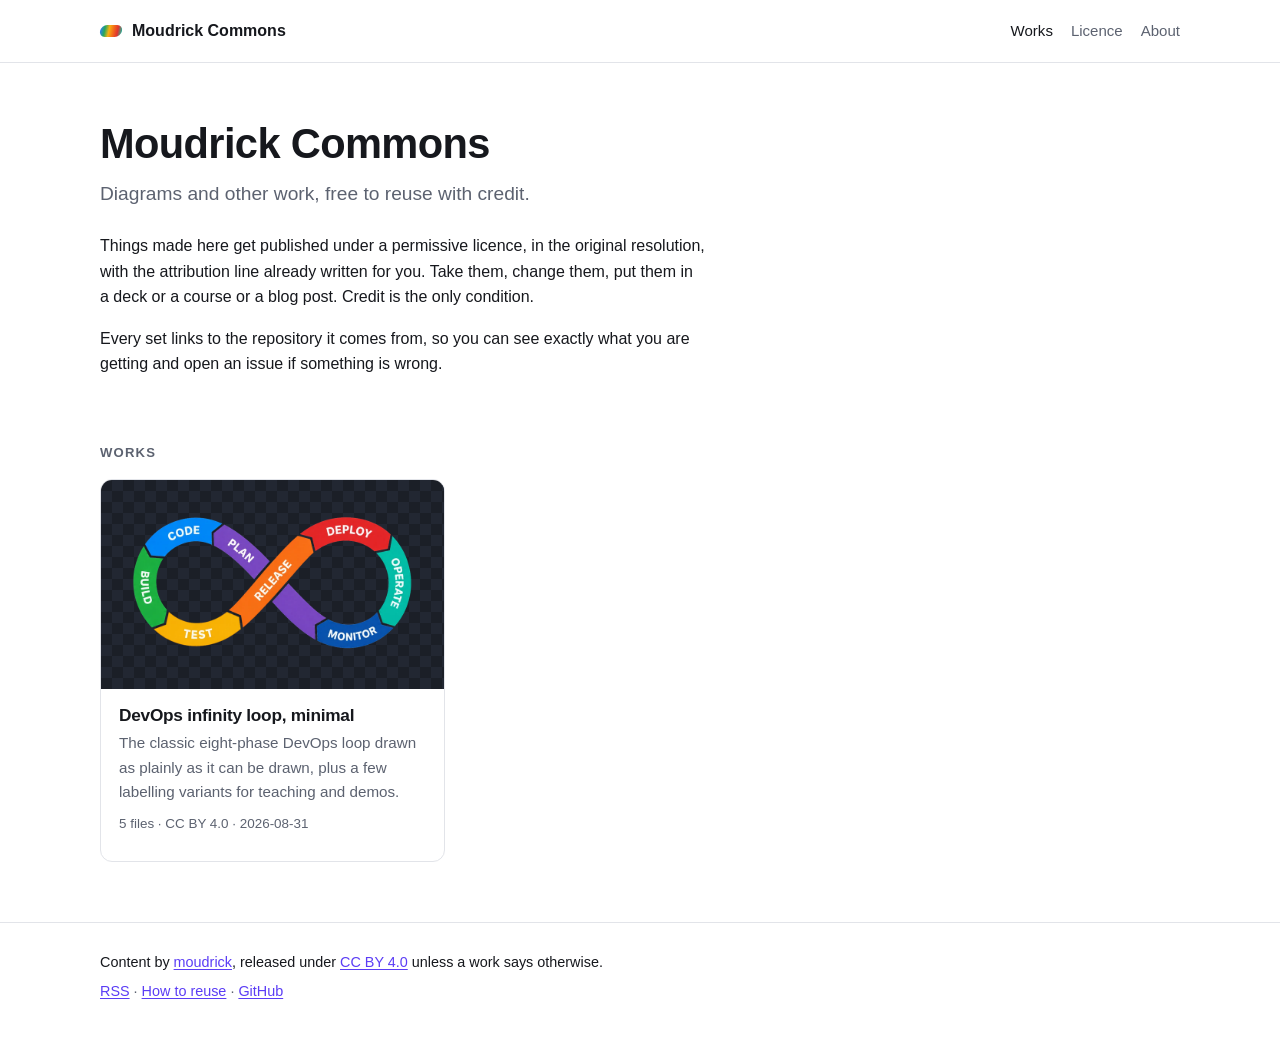
==== index.html @ 5783fde4 "Publish site (source ac63e90, 2026-08-31T16:21Z)" ====
<!doctype html>
<html lang="en">
<head>
<meta charset="utf-8">
<meta name="viewport" content="width=device-width, initial-scale=1">
<title>Moudrick Commons</title>
<meta name="description" content="Diagrams and other work by moudrick, free to reuse with credit.">
<link rel="canonical" href="https://moudrick-pub.github.io/">
<meta property="og:type" content="website">
<meta property="og:site_name" content="Moudrick Commons">
<meta property="og:title" content="Works">
<meta property="og:description" content="Diagrams and other work by moudrick, free to reuse with credit.">
<meta property="og:url" content="https://moudrick-pub.github.io/">
<link rel="alternate" type="application/rss+xml" title="Moudrick Commons" href="/feed.xml">
<link rel="icon" href="/assets/img/favicon.svg" type="image/svg+xml">
<link rel="stylesheet" href="/assets/css/site.css">
</head>
<body>
<a class="skip" href="#main">Skip to content</a>
<header class="masthead">
  <div class="wrap masthead-inner">
    <a class="brand" href="/">
      <span class="brand-mark" aria-hidden="true"></span>
      <span class="brand-text">Moudrick Commons</span>
    </a>
    <nav aria-label="Primary">
      <a href="/" aria-current="page">Works</a>
      <a href="/license/">Licence</a>
      <a href="/about/">About</a>
    </nav>
  </div>
</header>
<main id="main">
<section class="hero">
  <div class="wrap">
    <h1>Moudrick Commons</h1>
    <p class="lede">Diagrams and other work, free to reuse with credit.</p>
    <div class="prose"><p>Things made here get published under a permissive licence, in the original
resolution, with the attribution line already written for you. Take them,
change them, put them in a deck or a course or a blog post. Credit is the
only condition.</p>
<p>Every set links to the repository it comes from, so you can see exactly what
you are getting and open an issue if something is wrong.</p>
</div>
  </div>
</section>

<section class="wrap">
  <h2 class="section-title">Works</h2>
  <ul class="card-grid">
    <li class="card">
      <a class="card-media" href="/works/devops-infinity-loop-min/">
        <img src="/works/devops-infinity-loop-min/thumbs/min/devops-loop-min-plan-first.webp" alt="" loading="lazy" decoding="async"
             width="1672" height="941">
      </a>
      <div class="card-body">
        <h3><a href="/works/devops-infinity-loop-min/">DevOps infinity loop, minimal</a></h3>
        <p>The classic eight-phase DevOps loop drawn as plainly as it can be drawn, plus a few labelling variants for teaching and demos.</p>
        <p class="meta">
          5 files
          &middot; CC BY 4.0
          &middot; 2026-08-31
        </p>
      </div>
    </li>
  </ul>
</section>
</main>
<footer class="footer">
  <div class="wrap">
    <p>
      Content by <a href="https://github.com/moudrick-pub">moudrick</a>, released under
      <a href="https://creativecommons.org/licenses/by/4.0/">CC BY 4.0</a> unless a work says otherwise.
    </p>
    <p class="muted">
      <a href="/feed.xml">RSS</a> &middot;
      <a href="/license/">How to reuse</a> &middot;
      <a href="https://github.com/moudrick-pub">GitHub</a>
    </p>
  </div>
</footer>
<script src="/assets/js/copy.js" defer></script>
</body>
</html>
---- assets/css/site.css ----
/* Moudrick Commons. One stylesheet, no framework, no CDN. */

:root {
  --bg: #ffffff;
  --bg-sunken: #f4f5f7;
  --fg: #16181d;
  --fg-muted: #5c6270;
  --border: #e2e4e9;
  --accent: #5b3df5;
  --accent-fg: #ffffff;
  --tile: #1b1f27;
  --tile-alt: #222732;
  --radius: 12px;
  --wrap: 1120px;
  --font: -apple-system, BlinkMacSystemFont, "Segoe UI", Roboto, Helvetica, Arial, sans-serif;
  --mono: ui-monospace, SFMono-Regular, "SF Mono", Menlo, Consolas, monospace;
}

@media (prefers-color-scheme: dark) {
  :root {
    --bg: #101216;
    --bg-sunken: #171a20;
    --fg: #e8eaef;
    --fg-muted: #9aa1b1;
    --border: #262a33;
    --accent: #9b87ff;
    --accent-fg: #14121f;
  }
}

* { box-sizing: border-box; }

html { -webkit-text-size-adjust: 100%; }

body {
  margin: 0;
  background: var(--bg);
  color: var(--fg);
  font-family: var(--font);
  font-size: 16px;
  line-height: 1.6;
}

a { color: var(--accent); text-decoration-thickness: 1px; text-underline-offset: 2px; }
a:hover { text-decoration-thickness: 2px; }

img { max-width: 100%; height: auto; }

h1, h2, h3 { line-height: 1.2; letter-spacing: -0.015em; }
h1 { font-size: clamp(1.9rem, 4vw, 2.6rem); margin: 0 0 0.4em; }
h2 { font-size: 1.4rem; }
h3 { font-size: 1.08rem; margin: 0 0 0.35em; }

code { font-family: var(--mono); font-size: 0.86em; }

.wrap { max-width: var(--wrap); margin: 0 auto; padding: 0 20px; }
.measure { max-width: 720px; }
.measure-block { max-width: 760px; margin-left: 0; }
.muted { color: var(--fg-muted); }
.lede { font-size: 1.12rem; color: var(--fg-muted); margin: 0 0 1.2em; }

.skip {
  position: absolute; left: -9999px; top: 0;
  background: var(--accent); color: var(--accent-fg); padding: 10px 16px; z-index: 10;
}
.skip:focus { left: 0; }

/* header */
.masthead { border-bottom: 1px solid var(--border); background: var(--bg); }
.masthead-inner { display: flex; align-items: center; justify-content: space-between; gap: 20px; height: 62px; }
.brand { display: inline-flex; align-items: center; gap: 10px; color: var(--fg); text-decoration: none; font-weight: 650; }
.brand-mark {
  width: 22px; height: 12px; border-radius: 999px;
  background: linear-gradient(90deg, #2f7ff0 0%, #24a75c 20%, #f5b013 40%, #f36c1a 60%, #e0342f 80%, #22b39a 100%);
  transform: skewX(-12deg);
}
.masthead nav { display: flex; gap: 18px; }
.masthead nav a { color: var(--fg-muted); text-decoration: none; font-size: 0.94rem; }
.masthead nav a:hover, .masthead nav a[aria-current="page"] { color: var(--fg); }

/* hero */
.hero { padding: 56px 0 8px; }
.hero h1 { margin-bottom: 0.25em; }
.hero .lede { font-size: 1.2rem; max-width: 60ch; }
.prose { max-width: 68ch; }
.prose p { margin: 0 0 1em; }
.prose ul { padding-left: 1.2em; }

.section-title {
  margin: 44px 0 18px;
  font-size: 0.82rem; letter-spacing: 0.09em; text-transform: uppercase; color: var(--fg-muted);
}

/* collection cards on the home page */
.card-grid, .work-grid { list-style: none; margin: 0 0 40px; padding: 0; display: grid; gap: 22px; }
.card-grid { grid-template-columns: repeat(auto-fill, minmax(300px, 1fr)); }
.work-grid { grid-template-columns: repeat(auto-fill, minmax(340px, 1fr)); }

.card, .work {
  border: 1px solid var(--border); border-radius: var(--radius); overflow: hidden; background: var(--bg);
  display: flex; flex-direction: column;
}
.card-body, .work-body { flex: 1 1 auto; display: flex; flex-direction: column; }
.attrib { margin-top: auto; }
.card-media, .work-media {
  display: block; padding: 18px;
  background-color: var(--tile);
  background-image:
    linear-gradient(45deg, var(--tile-alt) 25%, transparent 25%),
    linear-gradient(-45deg, var(--tile-alt) 25%, transparent 25%),
    linear-gradient(45deg, transparent 75%, var(--tile-alt) 75%),
    linear-gradient(-45deg, transparent 75%, var(--tile-alt) 75%);
  background-size: 22px 22px;
  background-position: 0 0, 0 11px, 11px -11px, -11px 0;
}
.card-media img, .work-media img { display: block; width: 100%; height: auto; }
.card-body, .work-body { padding: 16px 18px 18px; }
.card-body p, .work-body p { margin: 0 0 0.6em; color: var(--fg-muted); font-size: 0.95rem; }
.card-body h3 a, .work-body h3 a { color: var(--fg); text-decoration: none; }
.card-body h3 a:hover, .work-body h3 a:hover { color: var(--accent); }
.meta { font-size: 0.84rem !important; }

/* work page header */
.work-head { padding: 40px 0 8px; }
.crumb { font-size: 0.86rem; margin: 0 0 0.8em; }
.badges { display: flex; flex-wrap: wrap; gap: 8px; margin: 0 0 1.4em; }
.badge {
  display: inline-block; padding: 4px 10px; border-radius: 999px;
  border: 1px solid var(--border); background: var(--bg-sunken);
  font-size: 0.8rem; color: var(--fg-muted); text-decoration: none;
}
a.badge:hover { color: var(--fg); border-color: var(--fg-muted); }
.badge-license { border-color: var(--accent); color: var(--accent); }

/* buttons */
.actions { display: flex; flex-wrap: wrap; gap: 8px; margin: 0 0 0.8em !important; }
.button {
  display: inline-block; padding: 7px 13px; border-radius: 8px;
  background: var(--accent); color: var(--accent-fg);
  font-size: 0.88rem; text-decoration: none; font-weight: 550;
}
.button:hover { filter: brightness(1.08); }
.button-quiet { background: transparent; color: var(--fg-muted); border: 1px solid var(--border); }
.button-quiet:hover { color: var(--fg); border-color: var(--fg-muted); filter: none; }

/* attribution */
.attrib { border-top: 1px solid var(--border); padding-top: 10px; }
.attrib summary { cursor: pointer; font-size: 0.88rem; color: var(--fg-muted); }
.attrib summary:hover { color: var(--fg); }
.attrib-body { display: grid; gap: 10px; margin-top: 12px; }
.attrib-body.standalone { margin: 18px 0 14px; }
.attrib-row {
  display: grid; grid-template-columns: 84px 1fr auto; gap: 10px; align-items: start;
  background: var(--bg-sunken); border: 1px solid var(--border); border-radius: 8px; padding: 10px 12px;
}
.attrib-label { font-size: 0.74rem; text-transform: uppercase; letter-spacing: 0.06em; color: var(--fg-muted); padding-top: 3px; }
.attrib-row code { word-break: break-word; color: var(--fg); }
.copy {
  border: 1px solid var(--border); background: var(--bg); color: var(--fg-muted);
  border-radius: 6px; padding: 4px 10px; font-size: 0.78rem; cursor: pointer; font-family: inherit;
}
.copy:hover { color: var(--fg); border-color: var(--fg-muted); }
.copy[data-copied="true"] { color: var(--accent); border-color: var(--accent); }

@media (max-width: 560px) {
  .attrib-row { grid-template-columns: 1fr; }
  .masthead-inner { height: auto; padding-top: 12px; padding-bottom: 12px; flex-wrap: wrap; }
}

/* footer */
.footer { border-top: 1px solid var(--border); margin-top: 60px; padding: 28px 0 44px; font-size: 0.9rem; }
.footer p { margin: 0 0 0.4em; }
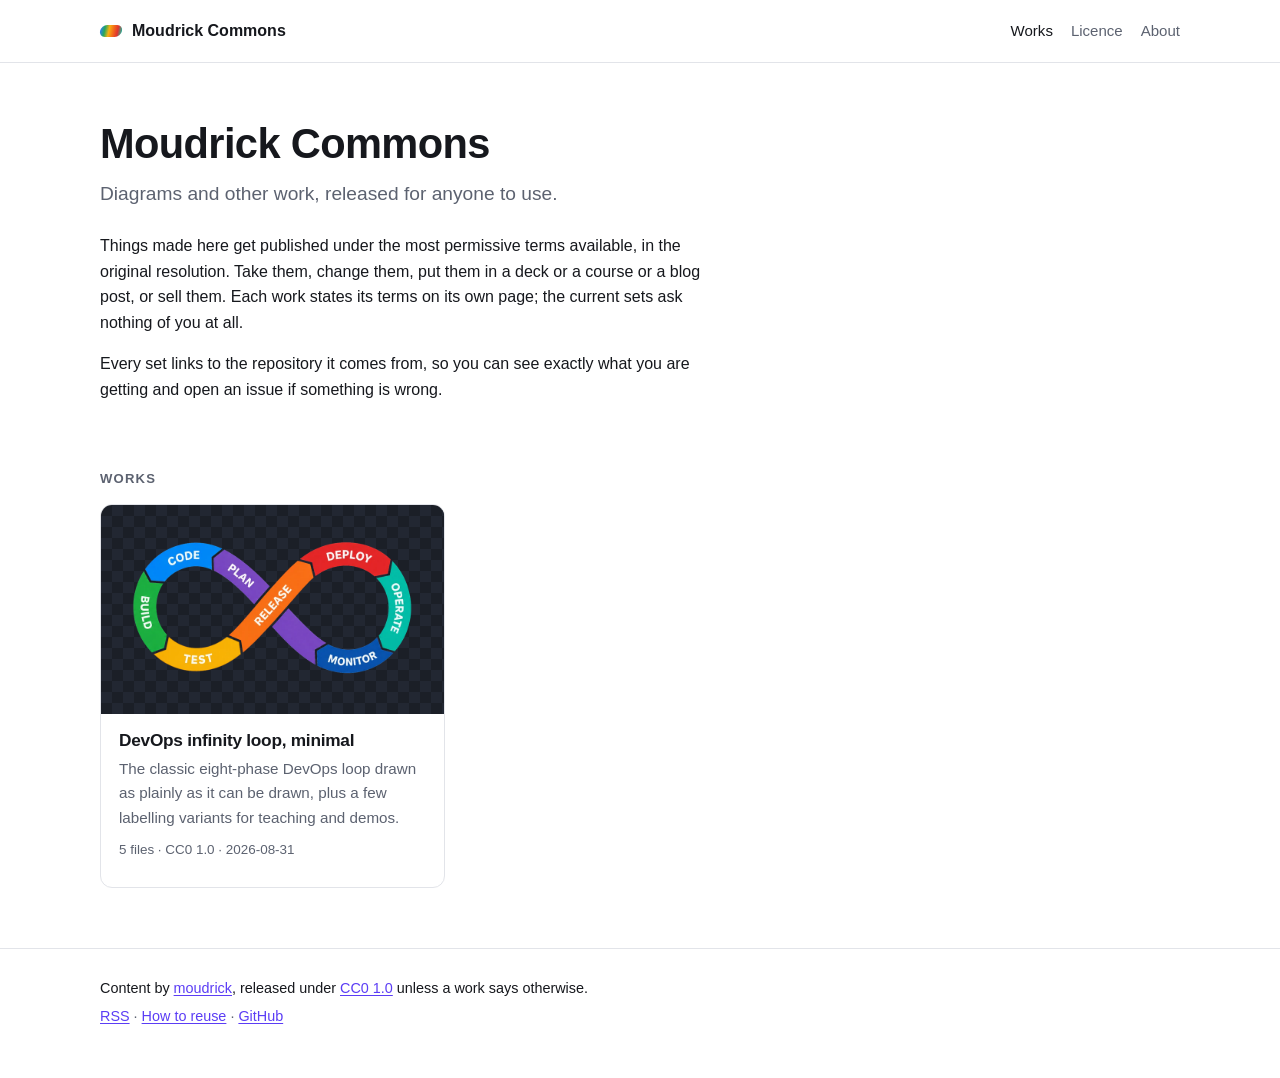
==== commit d899ec12: "Publish site (source a31cee3, 2026-09-09T08:49Z)" ====
--- a/index.html
+++ b/index.html
@@ -4,12 +4,12 @@
 <meta charset="utf-8">
 <meta name="viewport" content="width=device-width, initial-scale=1">
 <title>Moudrick Commons</title>
-<meta name="description" content="Diagrams and other work by moudrick, free to reuse with credit.">
+<meta name="description" content="Diagrams and other work by moudrick, released for anyone to use.">
 <link rel="canonical" href="https://moudrick-pub.github.io/">
 <meta property="og:type" content="website">
 <meta property="og:site_name" content="Moudrick Commons">
 <meta property="og:title" content="Works">
-<meta property="og:description" content="Diagrams and other work by moudrick, free to reuse with credit.">
+<meta property="og:description" content="Diagrams and other work by moudrick, released for anyone to use.">
 <meta property="og:url" content="https://moudrick-pub.github.io/">
 <link rel="alternate" type="application/rss+xml" title="Moudrick Commons" href="/feed.xml">
 <link rel="icon" href="/assets/img/favicon.svg" type="image/svg+xml">
@@ -34,11 +34,11 @@
 <section class="hero">
   <div class="wrap">
     <h1>Moudrick Commons</h1>
-    <p class="lede">Diagrams and other work, free to reuse with credit.</p>
-    <div class="prose"><p>Things made here get published under a permissive licence, in the original
-resolution, with the attribution line already written for you. Take them,
-change them, put them in a deck or a course or a blog post. Credit is the
-only condition.</p>
+    <p class="lede">Diagrams and other work, released for anyone to use.</p>
+    <div class="prose"><p>Things made here get published under the most permissive terms available, in
+the original resolution. Take them, change them, put them in a deck or a course
+or a blog post, or sell them. Each work states its terms on its own page; the
+current sets ask nothing of you at all.</p>
 <p>Every set links to the repository it comes from, so you can see exactly what
 you are getting and open an issue if something is wrong.</p>
 </div>
@@ -58,7 +58,7 @@
         <p>The classic eight-phase DevOps loop drawn as plainly as it can be drawn, plus a few labelling variants for teaching and demos.</p>
         <p class="meta">
           5 files
-          &middot; CC BY 4.0
+          &middot; CC0 1.0
           &middot; 2026-08-31
         </p>
       </div>
@@ -70,7 +70,7 @@
   <div class="wrap">
     <p>
       Content by <a href="https://github.com/moudrick-pub">moudrick</a>, released under
-      <a href="https://creativecommons.org/licenses/by/4.0/">CC BY 4.0</a> unless a work says otherwise.
+      <a href="https://creativecommons.org/publicdomain/zero/1.0/">CC0 1.0</a> unless a work says otherwise.
     </p>
     <p class="muted">
       <a href="/feed.xml">RSS</a> &middot;
